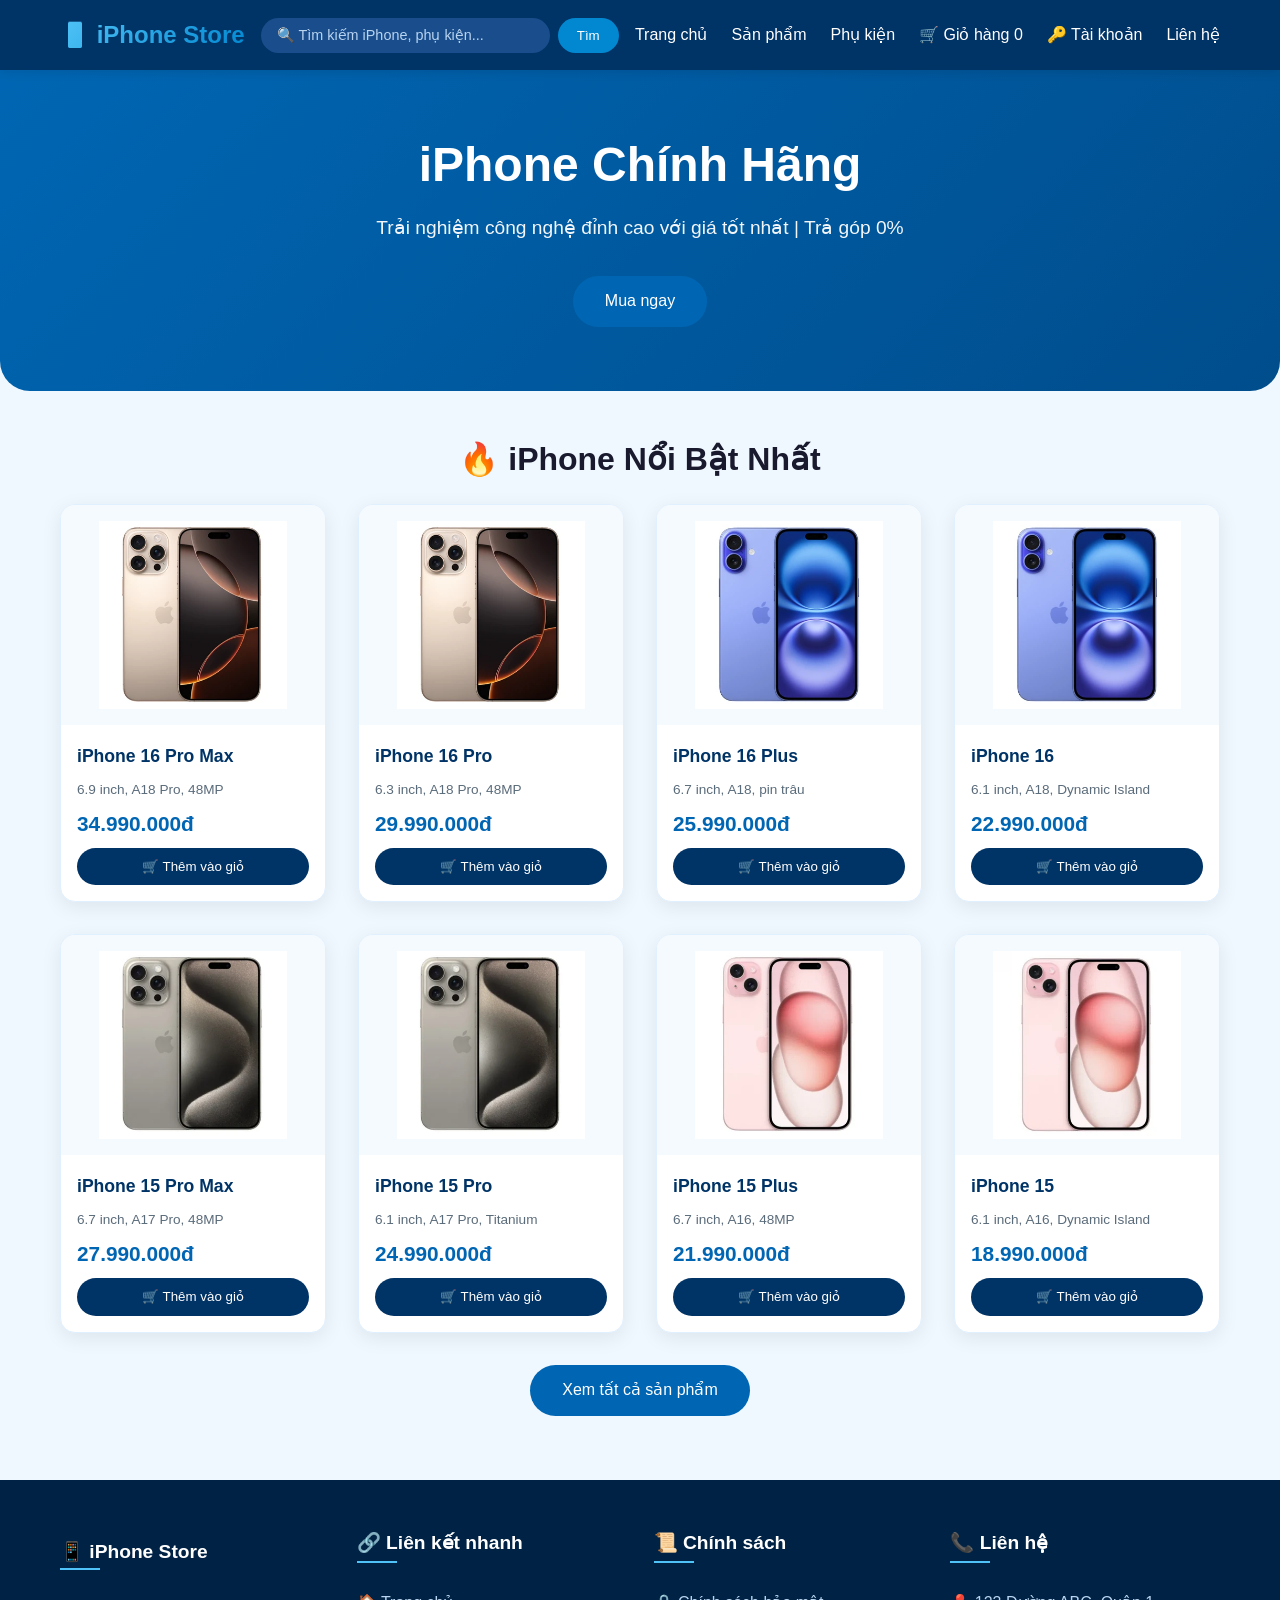
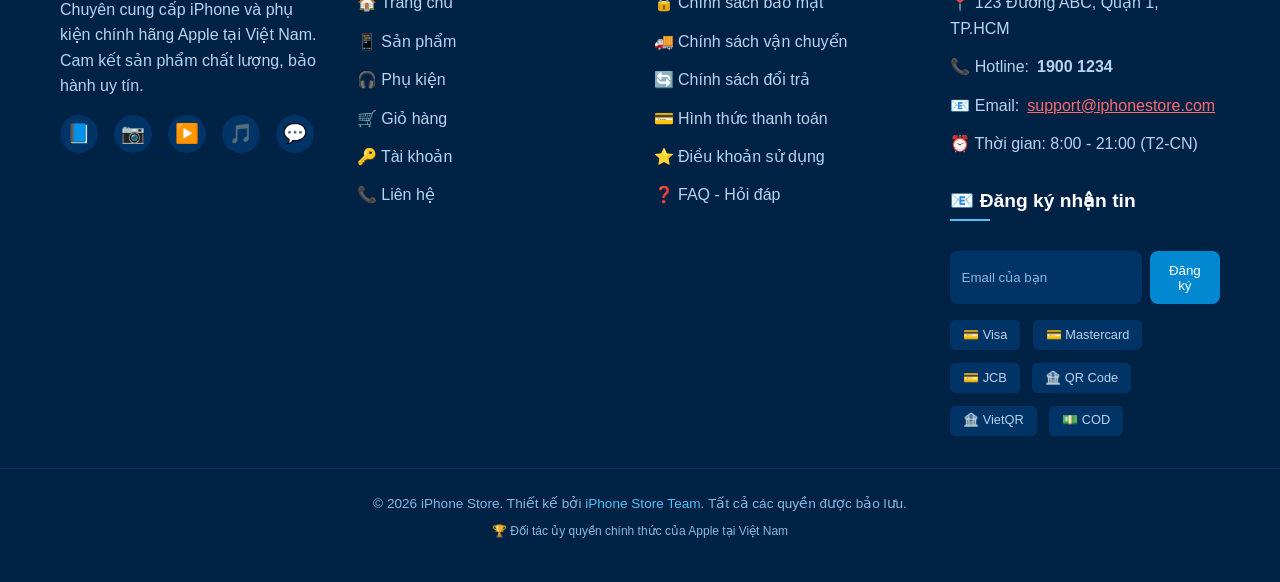
==== index.html @ 83821c0a "first commit" ====
<!DOCTYPE html>
<html lang="vi">
<head>
    <meta charset="UTF-8">
    <meta name="viewport" content="width=device-width, initial-scale=1.0">
    <title>iPhone Store - Trang chủ</title>
    <link rel="stylesheet" href="css/style.css">
</head>
<body>
    <header>
        <div class="container header-container">
            <div class="logo">
                <a href="index.html">📱 iPhone Store</a>
            </div>
            <div class="search-bar">
                <input type="text" id="search-input" placeholder="🔍 Tìm kiếm iPhone, phụ kiện...">
                <button id="search-btn">Tìm</button>
            </div>
            <nav>
                <ul>
                    <li><a href="index.html">Trang chủ</a></li>
                    <li><a href="products.html">Sản phẩm</a></li>
                    <li><a href="accessories.html">Phụ kiện</a></li>
                    <li><a href="cart.html">🛒 Giỏ hàng <span id="cart-count">0</span></a></li>
                    <li><a href="login.html">🔑 Tài khoản</a></li>
                    <li><a href="contact.html">Liên hệ</a></li>
                </ul>
            </nav>
        </div>
    </header>

    <main>
        <section class="hero">
            <div class="container">
                <h1>iPhone Chính Hãng</h1>
                <p>Trải nghiệm công nghệ đỉnh cao với giá tốt nhất | Trả góp 0%</p>
                <a href="products.html" class="btn">Mua ngay</a>
            </div>
        </section>

        <section class="featured-products">
            <div class="container">
                <h2>🔥 iPhone Nổi Bật Nhất</h2>
                <div id="featured-products" class="product-grid"></div>
                <div style="text-align: center; margin-top: 2rem;">
                    <a href="products.html" class="btn">Xem tất cả sản phẩm</a>
                </div>
            </div>
        </section>
    </main>

    <!-- Footer mới -->
    <footer>
        <div class="footer-container">
            <div class="footer-section">
                <h3>📱 iPhone Store</h3>
                <p>Chuyên cung cấp iPhone và phụ kiện chính hãng Apple tại Việt Nam. Cam kết sản phẩm chất lượng, bảo hành uy tín.</p>
                <div class="social-links">
                    <a href="#">📘</a>
                    <a href="#">📷</a>
                    <a href="#">▶️</a>
                    <a href="#">🎵</a>
                    <a href="#">💬</a>
                </div>
            </div>
            <div class="footer-section">
                <h4>🔗 Liên kết nhanh</h4>
                <ul>
                    <li><a href="index.html">🏠 Trang chủ</a></li>
                    <li><a href="products.html">📱 Sản phẩm</a></li>
                    <li><a href="accessories.html">🎧 Phụ kiện</a></li>
                    <li><a href="cart.html">🛒 Giỏ hàng</a></li>
                    <li><a href="login.html">🔑 Tài khoản</a></li>
                    <li><a href="contact.html">📞 Liên hệ</a></li>
                </ul>
            </div>
            <div class="footer-section">
                <h4>📜 Chính sách</h4>
                <ul>
                    <li><a href="#">🔒 Chính sách bảo mật</a></li>
                    <li><a href="#">🚚 Chính sách vận chuyển</a></li>
                    <li><a href="#">🔄 Chính sách đổi trả</a></li>
                    <li><a href="#">💳 Hình thức thanh toán</a></li>
                    <li><a href="#">⭐ Điều khoản sử dụng</a></li>
                    <li><a href="#">❓ FAQ - Hỏi đáp</a></li>
                </ul>
            </div>
            <div class="footer-section">
                <h4>📞 Liên hệ</h4>
                <p>📍 123 Đường ABC, Quận 1, TP.HCM</p>
                <p>📞 Hotline: <strong>1900 1234</strong></p>
                <p>📧 Email: <a href="mailto:support@iphonestore.com" style="color:#ff6b6b;">support@iphonestore.com</a></p>
                <p>⏰ Thời gian: 8:00 - 21:00 (T2-CN)</p>
                <h4 style="margin-top: 1rem;">📧 Đăng ký nhận tin</h4>
                <form class="newsletter-form" id="newsletter-form">
                    <input type="email" placeholder="Email của bạn" required>
                    <button type="submit">Đăng ký</button>
                </form>
                <div class="payment-methods">
                    <span>💳 Visa</span>
                    <span>💳 Mastercard</span>
                    <span>💳 JCB</span>
                    <span>🏦 QR Code</span>
                    <span>🏦 VietQR</span>
                    <span>💵 COD</span>
                </div>
            </div>
        </div>
        <div class="footer-bottom">
            <p>&copy; 2025 iPhone Store. Thiết kế bởi <a href="#">iPhone Store Team</a>. Tất cả các quyền được bảo lưu.</p>
            <p style="margin-top: 0.5rem; font-size: 0.75rem;">🏆 Đối tác ủy quyền chính thức của Apple tại Việt Nam</p>
        </div>
    </footer>

    <a href="#" class="back-to-top" id="back-to-top">↑</a>

    <script src="js/main.js"></script>
</body>
</html>
---- css/style.css ----
/* ========== RESET & GLOBAL ========== */
* {
    margin: 0;
    padding: 0;
    box-sizing: border-box;
}

body {
    font-family: -apple-system, BlinkMacSystemFont, 'Segoe UI', Roboto, 'Helvetica Neue', Arial, sans-serif;
    line-height: 1.6;
    color: #1a1a2e;
    background: #f0f8ff;
}

.container {
    max-width: 1200px;
    margin: 0 auto;
    padding: 0 20px;
}

/* ========== TYPOGRAPHY ========== */
h1, h2, h3 {
    font-weight: 600;
    line-height: 1.3;
}

h1 { font-size: 2.5rem; }
h2 { font-size: 2rem; margin-bottom: 1.5rem; text-align: center; color: #1a1a2e; }
h3 { font-size: 1.2rem; margin: 0.75rem 0; }

/* ========== BUTTONS ========== */
.btn {
    display: inline-block;
    background: #0066b3;
    color: white;
    padding: 0.8rem 2rem;
    text-decoration: none;
    border-radius: 50px;
    transition: all 0.3s ease;
    border: none;
    cursor: pointer;
    font-size: 1rem;
    font-weight: 500;
}

.btn:hover {
    background: #004d8c;
    transform: translateY(-2px);
    box-shadow: 0 5px 15px rgba(0,102,179,0.3);
}

.btn-small {
    background: #2c7cb6;
    color: white;
    border: none;
    padding: 0.4rem 1.2rem;
    border-radius: 20px;
    cursor: pointer;
    margin: 1rem 0;
    font-size: 0.85rem;
    transition: all 0.3s;
}

.btn-small:hover {
    background: #0066b3;
    transform: translateY(-1px);
}

/* ========== HEADER & NAVIGATION ========== */
header {
    background: #003366;
    color: white;
    padding: 1rem 0;
    position: sticky;
    top: 0;
    z-index: 1000;
    box-shadow: 0 2px 10px rgba(0,0,0,0.1);
}

.header-container {
    display: flex;
    justify-content: space-between;
    align-items: center;
    flex-wrap: wrap;
    gap: 1rem;
}

.logo a {
    color: white;
    font-size: 1.5rem;
    font-weight: bold;
    text-decoration: none;
    background: linear-gradient(135deg, #4fc3f7, #0288d1);
    -webkit-background-clip: text;
    -webkit-text-fill-color: transparent;
    background-clip: text;
}

/* Search Bar */
.search-bar {
    display: flex;
    gap: 0.5rem;
    flex: 1;
    max-width: 400px;
}

.search-bar input {
    flex: 1;
    padding: 0.6rem 1rem;
    border: none;
    border-radius: 50px;
    font-size: 0.9rem;
    outline: none;
    background: #1a4d8c;
    color: white;
}

.search-bar input::placeholder {
    color: #b8d4f0;
}

.search-bar input:focus {
    background: #2a5d9c;
}

.search-bar button {
    background: #0288d1;
    color: white;
    border: none;
    padding: 0.6rem 1.2rem;
    border-radius: 50px;
    cursor: pointer;
    transition: all 0.3s;
}

.search-bar button:hover {
    background: #0066b3;
    transform: scale(1.02);
}

/* Navigation */
nav ul {
    list-style: none;
    display: flex;
    gap: 1.5rem;
}

nav ul li a {
    color: white;
    text-decoration: none;
    transition: color 0.3s;
    font-weight: 500;
}

nav ul li a:hover {
    color: #4fc3f7;
}

/* ========== HERO SECTION ========== */
.hero {
    background: linear-gradient(135deg, #0066b3 0%, #004d8c 100%);
    color: white;
    text-align: center;
    padding: 4rem 2rem;
    border-radius: 0 0 30px 30px;
}

.hero h1 {
    font-size: 3rem;
    margin-bottom: 1rem;
    animation: fadeInUp 0.8s ease;
}

.hero p {
    font-size: 1.2rem;
    margin-bottom: 2rem;
    opacity: 0.95;
}

@keyframes fadeInUp {
    from {
        opacity: 0;
        transform: translateY(30px);
    }
    to {
        opacity: 1;
        transform: translateY(0);
    }
}

/* ========== PRODUCT GRID ========== */
.featured-products {
    margin: 3rem 0;
}

.product-grid {
    display: grid;
    grid-template-columns: repeat(auto-fill, minmax(260px, 1fr));
    gap: 2rem;
}

.product-card {
    background: white;
    border-radius: 15px;
    overflow: hidden;
    box-shadow: 0 5px 20px rgba(0,0,0,0.08);
    transition: all 0.3s ease;
    cursor: pointer;
    border: 1px solid #e0f0ff;
}

.product-card:hover {
    transform: translateY(-8px);
    box-shadow: 0 15px 35px rgba(0,102,179,0.15);
}

.product-card img {
    width: 100%;
    height: 220px;
    object-fit: contain;
    background: #f5faff;
    padding: 1rem;
    transition: transform 0.3s;
}

.product-card:hover img {
    transform: scale(1.05);
}

.product-card h3 {
    padding: 0 1rem;
    font-size: 1.1rem;
    color: #003366;
}

.product-card .description {
    padding: 0 1rem;
    font-size: 0.85rem;
    color: #5a6b7a;
    margin: 0.5rem 0;
    line-height: 1.4;
}

.product-card .price {
    color: #0066b3;
    font-size: 1.3rem;
    font-weight: bold;
    padding: 0 1rem;
    margin: 0.5rem 0;
}

.product-card button {
    width: calc(100% - 2rem);
    margin: 0 1rem 1rem 1rem;
    background: #003366;
    color: white;
    border: none;
    padding: 0.7rem;
    border-radius: 50px;
    cursor: pointer;
    transition: all 0.3s;
    font-weight: 500;
}

.product-card button:hover {
    background: #0066b3;
    transform: translateY(-2px);
}

/* ========== FILTER BUTTONS ========== */
.filter-container {
    text-align: center;
    margin: 2rem 0;
}

.filter-btn {
    background: #e6f3ff;
    border: none;
    padding: 0.7rem 1.5rem;
    margin: 0 0.5rem;
    border-radius: 50px;
    cursor: pointer;
    font-size: 0.95rem;
    transition: all 0.3s;
    font-weight: 500;
    color: #003366;
}

.filter-btn:hover {
    background: #cce6ff;
    transform: translateY(-2px);
}

.filter-btn.active {
    background: #0066b3;
    color: white;
}

/* ========== SEARCH RESULTS ========== */
#search-result {
    background: white;
    padding: 1.5rem;
    border-radius: 15px;
    margin: 2rem 0;
    box-shadow: 0 2px 10px rgba(0,0,0,0.05);
    border: 1px solid #cce6ff;
}

#search-result h3 {
    margin-bottom: 0.5rem;
    color: #003366;
}

#search-keyword {
    color: #0066b3;
}

/* ========== AUTH (Đăng nhập/Đăng ký) ========== */
.auth-container {
    display: flex;
    justify-content: center;
    align-items: center;
    min-height: 70vh;
    padding: 2rem;
}

.auth-wrapper {
    background: white;
    border-radius: 20px;
    box-shadow: 0 20px 50px rgba(0,102,179,0.15);
    overflow: hidden;
    width: 100%;
    max-width: 500px;
}

.auth-tabs {
    display: flex;
    border-bottom: 2px solid #e6f3ff;
}

.tab-btn {
    flex: 1;
    padding: 1rem;
    background: none;
    border: none;
    font-size: 1rem;
    font-weight: 600;
    cursor: pointer;
    transition: all 0.3s;
    color: #5a6b7a;
}

.tab-btn.active {
    color: #0066b3;
    border-bottom: 3px solid #0066b3;
    background: #f0f8ff;
}

.auth-form-container {
    display: none;
    padding: 2rem;
}

.auth-form-container.active {
    display: block;
    animation: fadeIn 0.3s ease;
}

@keyframes fadeIn {
    from { opacity: 0; transform: translateY(10px); }
    to { opacity: 1; transform: translateY(0); }
}

.auth-form-container h2 {
    margin-bottom: 1.5rem;
    font-size: 1.5rem;
    color: #003366;
}

.form-group {
    margin-bottom: 1.2rem;
}

.form-group label {
    display: block;
    margin-bottom: 0.5rem;
    font-weight: 500;
    color: #003366;
}

.form-group input {
    width: 100%;
    padding: 0.8rem;
    border: 1px solid #cce6ff;
    border-radius: 10px;
    font-size: 1rem;
    transition: all 0.3s;
}

.form-group input:focus {
    outline: none;
    border-color: #0066b3;
    box-shadow: 0 0 0 3px rgba(0,102,179,0.1);
}

.form-options {
    display: flex;
    justify-content: space-between;
    align-items: center;
    margin: 1rem 0;
    font-size: 0.9rem;
}

.form-options a {
    color: #0066b3;
    text-decoration: none;
}

.form-options a:hover {
    text-decoration: underline;
}

.auth-switch-text {
    text-align: center;
    margin-top: 1.5rem;
    color: #5a6b7a;
}

.auth-switch-text a {
    color: #0066b3;
    text-decoration: none;
    font-weight: 500;
}

/* ========== CART PAGE ========== */
#cart-items {
    margin: 2rem 0;
}

.cart-item {
    display: flex;
    justify-content: space-between;
    align-items: center;
    background: white;
    border-radius: 12px;
    padding: 1rem;
    margin-bottom: 1rem;
    box-shadow: 0 2px 8px rgba(0,0,0,0.05);
    transition: all 0.3s;
    border: 1px solid #e6f3ff;
}

.cart-item:hover {
    box-shadow: 0 4px 12px rgba(0,102,179,0.1);
}

.cart-item img {
    width: 70px;
    height: 70px;
    object-fit: contain;
    border-radius: 10px;
    background: #f5faff;
}

.cart-item .qty-btn {
    background: #e6f3ff;
    color: #0066b3;
    border: none;
    padding: 0.4rem 0.8rem;
    border-radius: 8px;
    cursor: pointer;
    margin: 0 3px;
    transition: all 0.3s;
}

.cart-item .qty-btn:hover {
    background: #0066b3;
    color: white;
}

.cart-item .remove-btn {
    background: #dc3545;
    color: white;
    border: none;
    padding: 0.4rem 0.8rem;
    border-radius: 8px;
    cursor: pointer;
    margin-left: 10px;
    transition: all 0.3s;
}

.cart-item .remove-btn:hover {
    background: #c82333;
    transform: scale(1.05);
}

#cart-total {
    font-size: 1.5rem;
    font-weight: bold;
    text-align: right;
    margin: 1.5rem 0;
    padding: 1rem;
    background: white;
    border-radius: 12px;
    color: #0066b3;
    border: 1px solid #e6f3ff;
}

#clear-cart {
    background: #dc3545;
}

#clear-cart:hover {
    background: #c82333;
}

/* ========== CONTACT PAGE ========== */
.contact-container {
    padding: 3rem 0;
}

.contact-wrapper {
    display: grid;
    grid-template-columns: 1fr 1fr;
    gap: 2rem;
    margin-top: 2rem;
}

.contact-info {
    background: white;
    padding: 2rem;
    border-radius: 15px;
    box-shadow: 0 5px 20px rgba(0,0,0,0.05);
    border: 1px solid #e6f3ff;
}

.contact-info h3 {
    margin-bottom: 1rem;
    color: #003366;
}

.contact-info p {
    margin: 1rem 0;
    display: flex;
    align-items: center;
    gap: 0.5rem;
    color: #2c3e50;
}

#contact-form {
    background: white;
    padding: 2rem;
    border-radius: 15px;
    box-shadow: 0 5px 20px rgba(0,0,0,0.05);
    border: 1px solid #e6f3ff;
}

#contact-form input,
#contact-form textarea {
    width: 100%;
    padding: 0.8rem;
    margin-bottom: 1rem;
    border: 1px solid #cce6ff;
    border-radius: 10px;
    font-size: 1rem;
    transition: all 0.3s;
}

#contact-form input:focus,
#contact-form textarea:focus {
    outline: none;
    border-color: #0066b3;
    box-shadow: 0 0 0 3px rgba(0,102,179,0.1);
}

/* ========== FOOTER - MÀU XANH BIỂN ========== */
footer {
    background: #002244;
    color: #b8d4f0;
    margin-top: 4rem;
    padding: 3rem 0 1rem 0;
}

.footer-container {
    max-width: 1200px;
    margin: 0 auto;
    padding: 0 20px;
    display: grid;
    grid-template-columns: repeat(4, 1fr);
    gap: 2rem;
}

.footer-section h3, 
.footer-section h4 {
    color: white;
    margin-bottom: 1.2rem;
    font-size: 1.2rem;
    position: relative;
    display: inline-block;
}

.footer-section h3::after, 
.footer-section h4::after {
    content: '';
    position: absolute;
    bottom: -5px;
    left: 0;
    width: 40px;
    height: 2px;
    background: #4fc3f7;
}

.footer-section p {
    margin: 0.8rem 0;
    line-height: 1.6;
    display: flex;
    align-items: center;
    gap: 0.5rem;
}

.footer-section ul {
    list-style: none;
    padding: 0;
}

.footer-section ul li {
    margin: 0.8rem 0;
}

.footer-section ul li a {
    color: #b8d4f0;
    text-decoration: none;
    transition: all 0.3s;
    display: inline-flex;
    align-items: center;
    gap: 0.5rem;
}

.footer-section ul li a:hover {
    color: #4fc3f7;
    transform: translateX(5px);
}

/* Social Links */
.social-links {
    display: flex;
    gap: 1rem;
    margin-top: 1rem;
}

.social-links a {
    display: inline-flex;
    align-items: center;
    justify-content: center;
    width: 38px;
    height: 38px;
    background: #003366;
    border-radius: 50%;
    color: white;
    text-decoration: none;
    transition: all 0.3s;
    font-size: 1.2rem;
}

.social-links a:hover {
    background: #4fc3f7;
    transform: translateY(-3px);
}

/* Newsletter Form */
.newsletter-form {
    display: flex;
    gap: 0.5rem;
    margin: 1rem 0;
}

.newsletter-form input {
    flex: 1;
    padding: 0.7rem;
    border: none;
    border-radius: 8px;
    background: #003366;
    color: white;
    outline: none;
}

.newsletter-form input::placeholder {
    color: #88b8e0;
}

.newsletter-form button {
    background: #0288d1;
    color: white;
    border: none;
    padding: 0.7rem 1.2rem;
    border-radius: 8px;
    cursor: pointer;
    transition: all 0.3s;
}

.newsletter-form button:hover {
    background: #0066b3;
    transform: scale(1.02);
}

/* Payment Methods */
.payment-methods {
    display: flex;
    gap: 0.8rem;
    flex-wrap: wrap;
    margin-top: 1rem;
}

.payment-methods span {
    background: #003366;
    padding: 0.3rem 0.8rem;
    border-radius: 5px;
    font-size: 0.8rem;
    color: #b8d4f0;
}

/* Footer Bottom */
.footer-bottom {
    text-align: center;
    padding: 1.5rem 0;
    margin-top: 2rem;
    border-top: 1px solid #003366;
    font-size: 0.85rem;
    color: #88b8e0;
}

.footer-bottom a {
    color: #4fc3f7;
    text-decoration: none;
}

.footer-bottom a:hover {
    text-decoration: underline;
}

/* Back to Top Button */
.back-to-top {
    position: fixed;
    bottom: 30px;
    right: 30px;
    background: #0066b3;
    color: white;
    width: 45px;
    height: 45px;
    border-radius: 50%;
    display: flex;
    align-items: center;
    justify-content: center;
    text-decoration: none;
    font-size: 1.3rem;
    opacity: 0;
    visibility: hidden;
    transition: all 0.3s;
    z-index: 999;
    box-shadow: 0 2px 10px rgba(0,0,0,0.2);
}

.back-to-top.show {
    opacity: 1;
    visibility: visible;
}

.back-to-top:hover {
    background: #004d8c;
    transform: translateY(-3px);
}

/* Notification */
.notification {
    position: fixed;
    top: 80px;
    right: 20px;
    z-index: 10000;
    box-shadow: 0 5px 15px rgba(0,0,0,0.2);
    animation: slideIn 0.3s ease;
}

@keyframes slideIn {
    from {
        transform: translateX(100%);
        opacity: 0;
    }
    to {
        transform: translateX(0);
        opacity: 1;
    }
}

/* Responsive */
@media (max-width: 992px) {
    .footer-container {
        grid-template-columns: repeat(2, 1fr);
        gap: 1.5rem;
    }
    
    .header-container {
        flex-direction: column;
    }
    
    .search-bar {
        order: 3;
        max-width: 100%;
        width: 100%;
        margin: 0.5rem 0;
    }
    
    nav {
        order: 2;
    }
    
    .hero h1 {
        font-size: 2rem;
    }
}

@media (max-width: 768px) {
    .product-grid {
        grid-template-columns: repeat(auto-fill, minmax(200px, 1fr));
        gap: 1rem;
    }
    
    .contact-wrapper {
        grid-template-columns: 1fr;
        gap: 1rem;
    }
    
    .footer-container {
        grid-template-columns: 1fr;
        text-align: center;
    }
    
    .footer-section h3::after,
    .footer-section h4::after {
        left: 50%;
        transform: translateX(-50%);
    }
    
    .footer-section p {
        justify-content: center;
    }
    
    .social-links {
        justify-content: center;
    }
    
    .newsletter-form {
        flex-direction: column;
    }
    
    nav ul {
        flex-wrap: wrap;
        justify-content: center;
        gap: 0.8rem;
    }
    
    nav ul li a {
        font-size: 0.9rem;
    }
    
    .filter-btn {
        padding: 0.5rem 1rem;
        font-size: 0.85rem;
        margin: 0.25rem;
    }
    
    .cart-item {
        flex-direction: column;
        text-align: center;
        gap: 0.5rem;
    }
    
    .back-to-top {
        bottom: 20px;
        right: 20px;
        width: 40px;
        height: 40px;
        font-size: 1rem;
    }
}

@media (max-width: 480px) {
    .container {
        padding: 0 15px;
    }
    
    .hero {
        padding: 2rem 1rem;
    }
    
    .hero h1 {
        font-size: 1.5rem;
    }
    
    .auth-wrapper {
        margin: 1rem;
    }
    
    .auth-form-container {
        padding: 1.5rem;
    }
}

/* ========== UTILITIES ========== */
.text-center { text-align: center; }
.mt-2 { margin-top: 2rem; }
.mb-2 { margin-bottom: 2rem; }
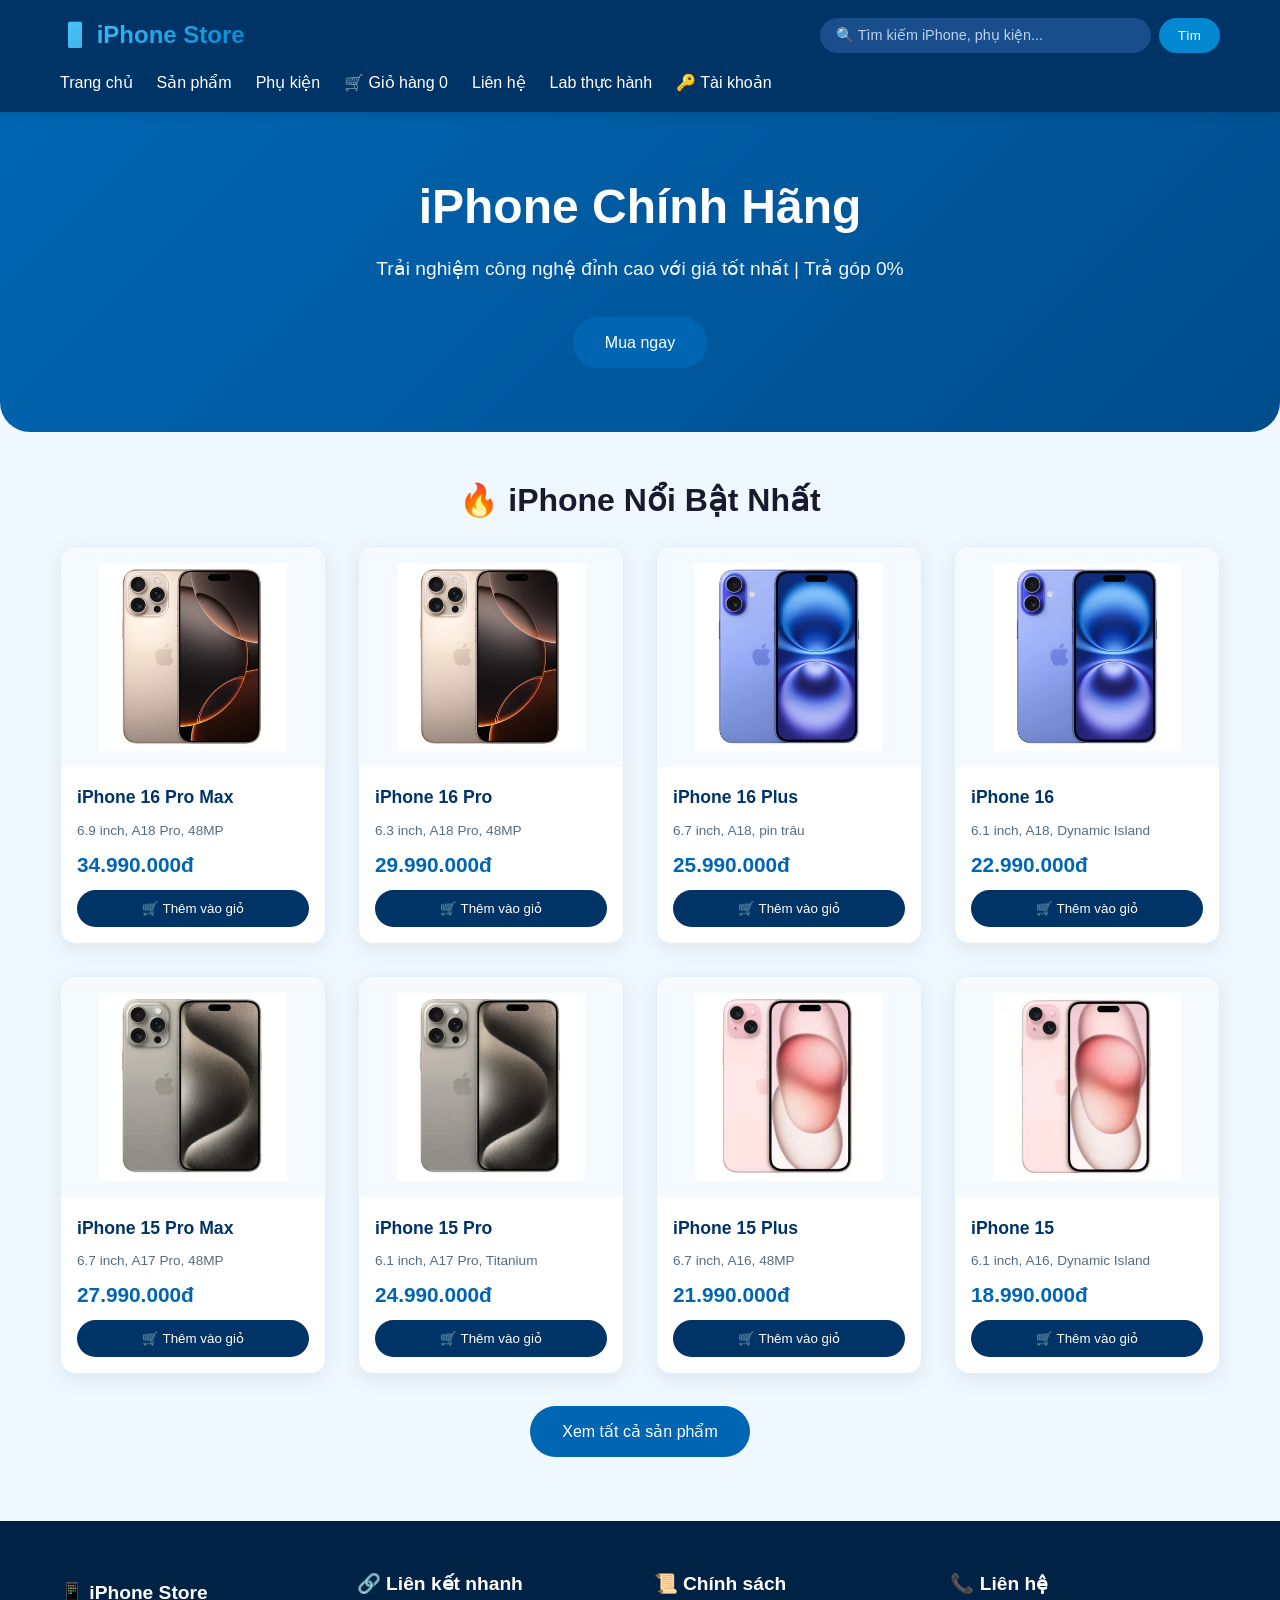
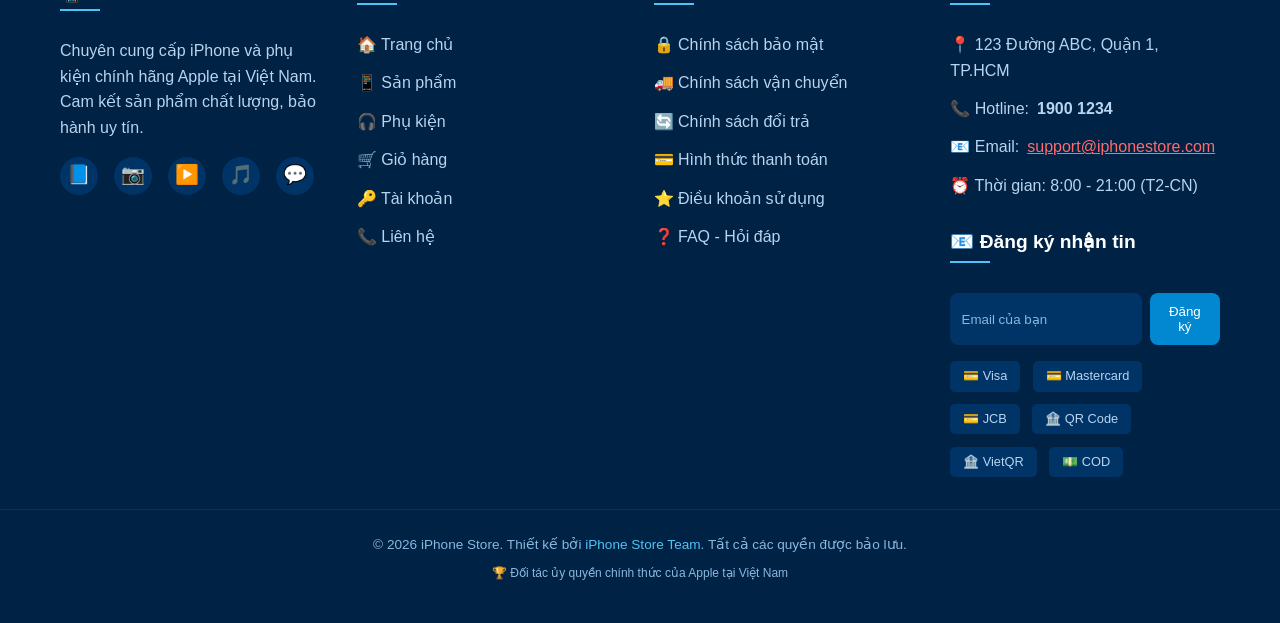
==== commit c0b1b963: "update code" ====
--- a/index.html
+++ b/index.html
@@ -22,8 +22,9 @@
                     <li><a href="products.html">Sản phẩm</a></li>
                     <li><a href="accessories.html">Phụ kiện</a></li>
                     <li><a href="cart.html">🛒 Giỏ hàng <span id="cart-count">0</span></a></li>
+                    <li><a href="contact.html">Liên hệ</a></li>
+                    <li><a href="thuchanh.html">Lab thực hành</a></li>
                     <li><a href="login.html">🔑 Tài khoản</a></li>
-                    <li><a href="contact.html">Liên hệ</a></li>
                 </ul>
             </nav>
         </div>
